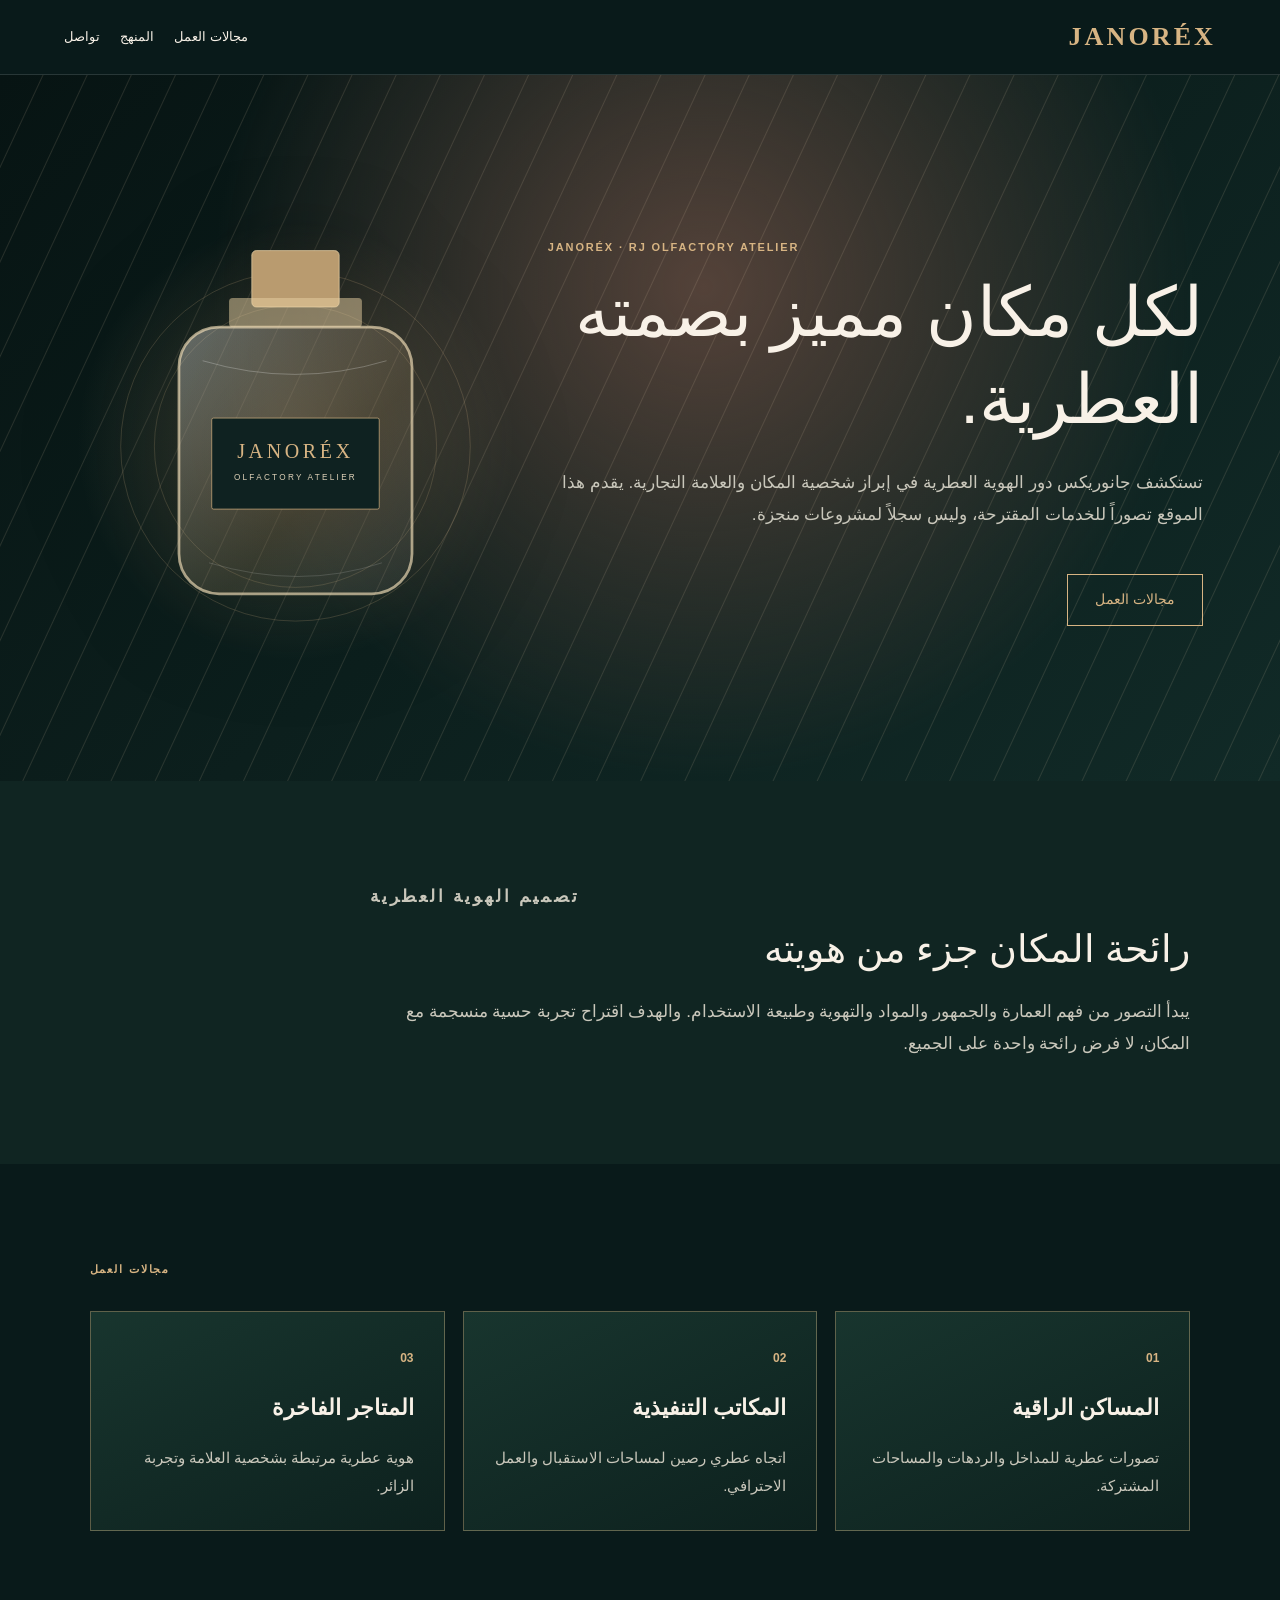
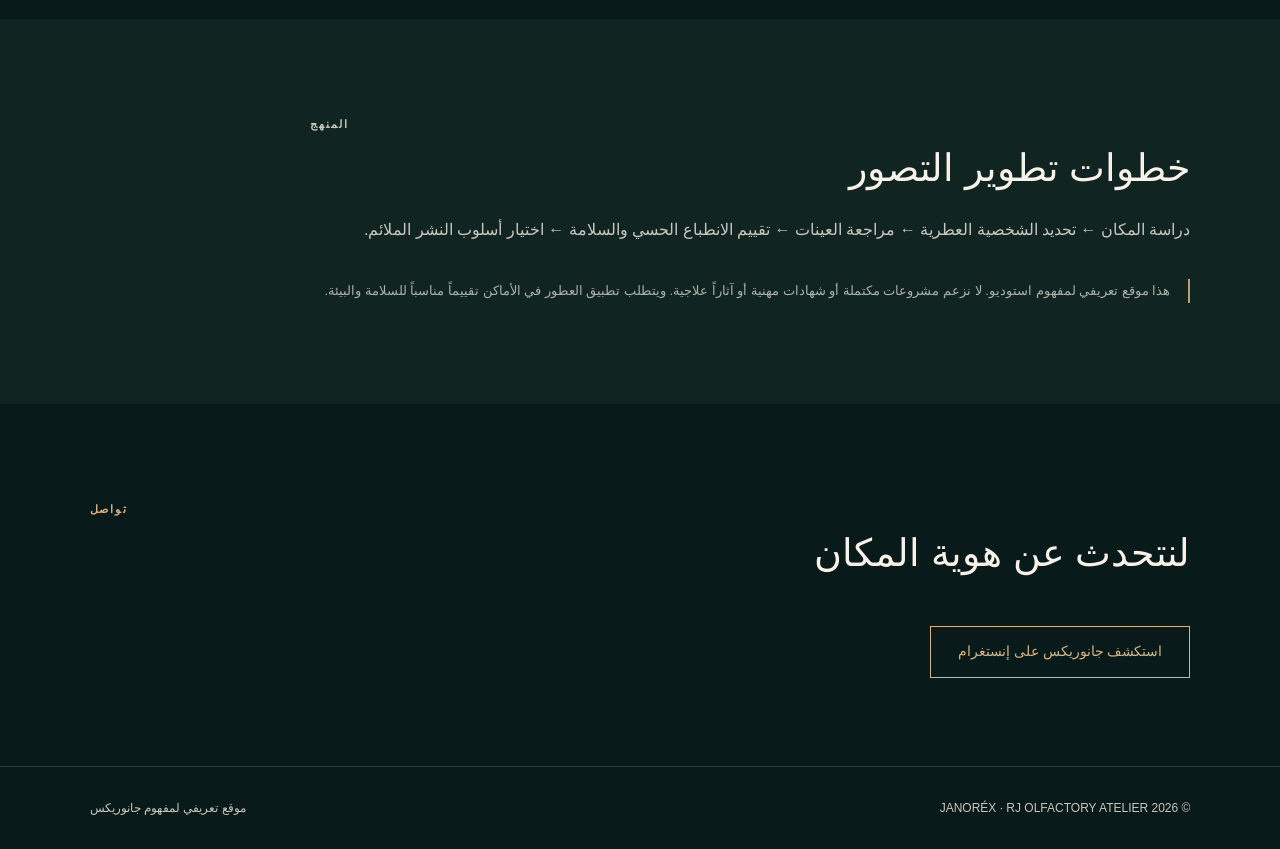
==== sites/ar/index.html @ 7a959115 "Add standalone ar JANOREX Pages-ready landing site" ====
<!doctype html>
<html lang="ar" dir="rtl">
<head>
<meta charset="utf-8"><meta name="viewport" content="width=device-width, initial-scale=1">
<meta name="description" content="جانوريكس: مفهوم استوديو متخصص في تصميم الهوية العطرية للمساحات المعمارية المميزة والمكاتب التنفيذية والمتاجر الفاخرة.">
<meta name="robots" content="index,follow">
<meta name="theme-color" content="#0b1e1c">
<title>JANORÉX | هوية عطرية للأماكن الراقية</title>
<style>
:root{--gold:#d7b483;--accent:#544239;--bg:#091a1a;--text:#f8f1e7;--muted:#c9c7bb}
*{box-sizing:border-box}html{scroll-behavior:smooth}body{margin:0;background:var(--bg);color:var(--text);font-family:Tahoma,Arial,sans-serif;line-height:1.85}a{color:inherit;text-decoration:none}a:focus-visible{outline:3px solid var(--gold);outline-offset:4px}
header{display:flex;align-items:center;justify-content:space-between;gap:24px;flex-wrap:wrap;padding:22px max(5vw,20px);border-bottom:1px solid #ffffff20}
.brand{font:700 26px Georgia,serif;letter-spacing:.12em;color:var(--gold);direction:ltr}
.nav{display:flex;gap:20px;flex-wrap:wrap;font-size:13px}.nav a:hover{color:var(--gold)}
.hero{position:relative;min-height:74vh;display:grid;grid-template-columns:1.2fr .8fr;align-items:center;gap:34px;overflow:hidden;padding:80px max(6vw,24px);background:radial-gradient(circle at 55% 30%,var(--accent),transparent 57%),linear-gradient(140deg,#071413,#112a27)}
.hero:before{content:"";position:absolute;inset:0;opacity:.14;background:repeating-linear-gradient(115deg,transparent 0 38px,#e1c8a8 39px,transparent 40px)}
.hero-copy,.art{position:relative;z-index:1}.overline{font:700 11px Arial,sans-serif;letter-spacing:.17em;color:var(--gold);direction:ltr;text-align:start}
h1{font-size:clamp(38px,5.4vw,75px);line-height:1.26;font-weight:500;margin:16px 0 24px}h2{font-size:clamp(26px,3vw,43px);line-height:1.3;font-weight:500;margin:12px 0 22px}h3{font-size:22px;margin:16px 0}
.lead{font-size:clamp(16px,1.35vw,20px);max-width:700px;color:var(--muted)}.hero .lead{max-width:690px}
.button{display:inline-block;margin-top:26px;padding:12px 27px;color:var(--gold);border:1px solid var(--gold);font-size:14px;transition:.2s}.button:hover{background:var(--gold);color:#09201b}
.art{max-width:490px;width:100%;justify-self:center;filter:drop-shadow(0 12px 45px #0008)}
section.content{padding:88px max(7vw,24px)}.intro{background:#102522}.intro p{max-width:820px;color:var(--muted);font-size:17px}
.cards{display:grid;grid-template-columns:repeat(3,minmax(0,1fr));gap:18px;margin-top:35px}.service{border:1px solid #d3b58366;padding:30px;background:linear-gradient(155deg,#18352e,#0d211e)}.service p{color:var(--muted);font-size:15px;margin:0}.number{color:var(--gold);font:700 12px Arial}
.process{background:#102522}.process p{max-width:880px;color:var(--muted)}.caution{font-size:13px;opacity:.86;border-inline-start:2px solid var(--gold);padding-inline-start:18px;margin-top:35px}
footer{border-top:1px solid #ffffff24;padding:30px max(7vw,24px);display:flex;justify-content:space-between;flex-wrap:wrap;gap:20px;color:var(--muted);font-size:12px}
@media(max-width:760px){.hero{grid-template-columns:1fr;padding-block:60px;min-height:0}.art{max-width:290px;opacity:.86}.cards{grid-template-columns:1fr}section.content{padding-block:64px}header{align-items:flex-start}}
</style>
</head>
<body>
<header><a class="brand" href="./" aria-label="JANORÉX home">JANORÉX</a><nav class="nav" aria-label="Primary navigation"><a href="#disciplines">مجالات العمل</a><a href="#approach">المنهج</a><a href="#contact">تواصل</a></nav></header>
<main>
<section class="hero"><div class="hero-copy"><p class="overline">JANORÉX · RJ OLFACTORY ATELIER</p><h1>لكل مكان مميز بصمته العطرية.</h1><p class="lead">تستكشف جانوريكس دور الهوية العطرية في إبراز شخصية المكان والعلامة التجارية. يقدم هذا الموقع تصوراً للخدمات المقترحة، وليس سجلاً لمشروعات منجزة.</p><a class="button" href="#disciplines">مجالات العمل</a></div><svg class="art" role="img" aria-label="Abstract illustration of a fragrance vessel" viewBox="0 0 480 600" xmlns="http://www.w3.org/2000/svg"><defs><radialGradient id="halo"><stop stop-color="#d7b483" stop-opacity=".26"/><stop offset="1" stop-color="#d7b483" stop-opacity="0"/></radialGradient><linearGradient id="glass" x1="0" y1="0" x2="1" y2="1"><stop stop-color="#fff" stop-opacity=".33"/><stop offset=".6" stop-color="#d7b483" stop-opacity=".13"/><stop offset="1" stop-color="#fff" stop-opacity=".05"/></linearGradient></defs><circle cx="240" cy="315" r="240" fill="url(#halo)"/><circle cx="240" cy="320" r="192" fill="none" stroke="#d7b483" stroke-opacity=".22"/><circle cx="240" cy="320" r="155" fill="none" stroke="#d7b483" stroke-opacity=".2"/><rect x="192" y="105" width="96" height="62" rx="5" fill="#b99b6f" stroke="#f8e3b7" stroke-opacity=".65"/><rect x="167" y="157" width="146" height="32" rx="4" fill="#e9d2a4" opacity=".5"/><rect x="112" y="189" width="256" height="293" rx="44" fill="url(#glass)" stroke="#f5e0bb" stroke-opacity=".65" stroke-width="3"/><path d="M138 226q102 30 202 0" fill="none" stroke="#fff" stroke-opacity=".27"/><rect x="148" y="289" width="184" height="100" rx="2" fill="#0f2221" stroke="#d7b483" stroke-opacity=".75"/><text x="240" y="333" text-anchor="middle" fill="#d7b483" font-family="Georgia,serif" letter-spacing="4" font-size="22">JANORÉX</text><text x="240" y="357" text-anchor="middle" fill="#ded1b8" font-family="Arial,sans-serif" letter-spacing="2.5" font-size="9">OLFACTORY ATELIER</text><path d="M145 448q100 30 190 0" fill="none" stroke="#fff" stroke-opacity=".16"/></svg></section>
<section class="content intro" id="about"><p class="overline">تصميم الهوية العطرية</p><h2>رائحة المكان جزء من هويته</h2><p>يبدأ التصور من فهم العمارة والجمهور والمواد والتهوية وطبيعة الاستخدام. والهدف اقتراح تجربة حسية منسجمة مع المكان، لا فرض رائحة واحدة على الجميع.</p></section>
<section class="content" id="disciplines"><p class="overline">مجالات العمل</p><div class="cards"><article class="service"><span class="number">01</span><h3>المساكن الراقية</h3><p>تصورات عطرية للمداخل والردهات والمساحات المشتركة.</p></article><article class="service"><span class="number">02</span><h3>المكاتب التنفيذية</h3><p>اتجاه عطري رصين لمساحات الاستقبال والعمل الاحترافي.</p></article><article class="service"><span class="number">03</span><h3>المتاجر الفاخرة</h3><p>هوية عطرية مرتبطة بشخصية العلامة وتجربة الزائر.</p></article></div></section>
<section class="content process" id="approach"><p class="overline">المنهج</p><h2>خطوات تطوير التصور</h2><p>دراسة المكان ← تحديد الشخصية العطرية ← مراجعة العينات ← تقييم الانطباع الحسي والسلامة ← اختيار أسلوب النشر الملائم.</p><p class="caution">هذا موقع تعريفي لمفهوم استوديو. لا نزعم مشروعات مكتملة أو شهادات مهنية أو آثاراً علاجية. ويتطلب تطبيق العطور في الأماكن تقييماً مناسباً للسلامة والبيئة.</p></section>
<section class="content" id="contact"><p class="overline">تواصل</p><h2>لنتحدث عن هوية المكان</h2><a class="button" target="_blank" rel="noopener noreferrer" href="https://www.instagram.com/janorex_perfume/">استكشف جانوريكس على إنستغرام</a></section>
</main><footer><span>© 2026 JANORÉX · RJ OLFACTORY ATELIER</span><span>موقع تعريفي لمفهوم جانوريكس</span></footer>
</body></html>
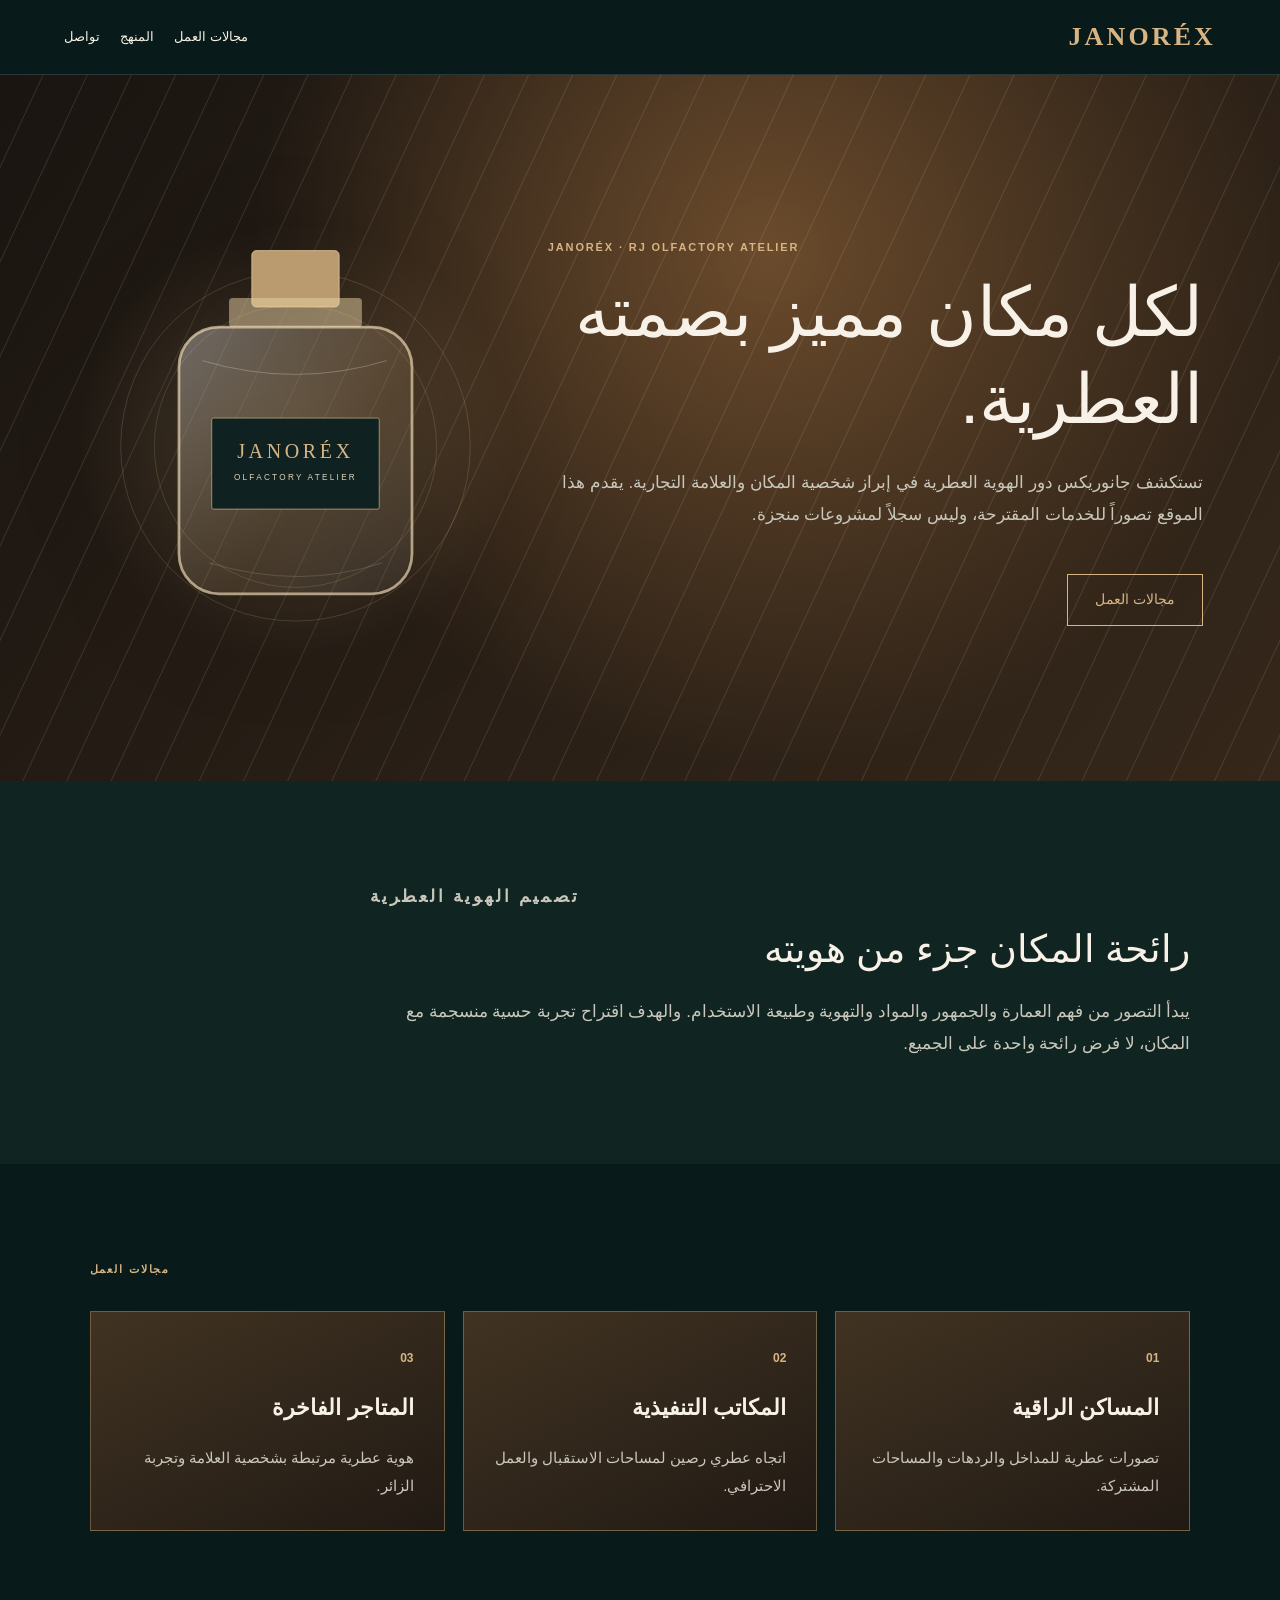
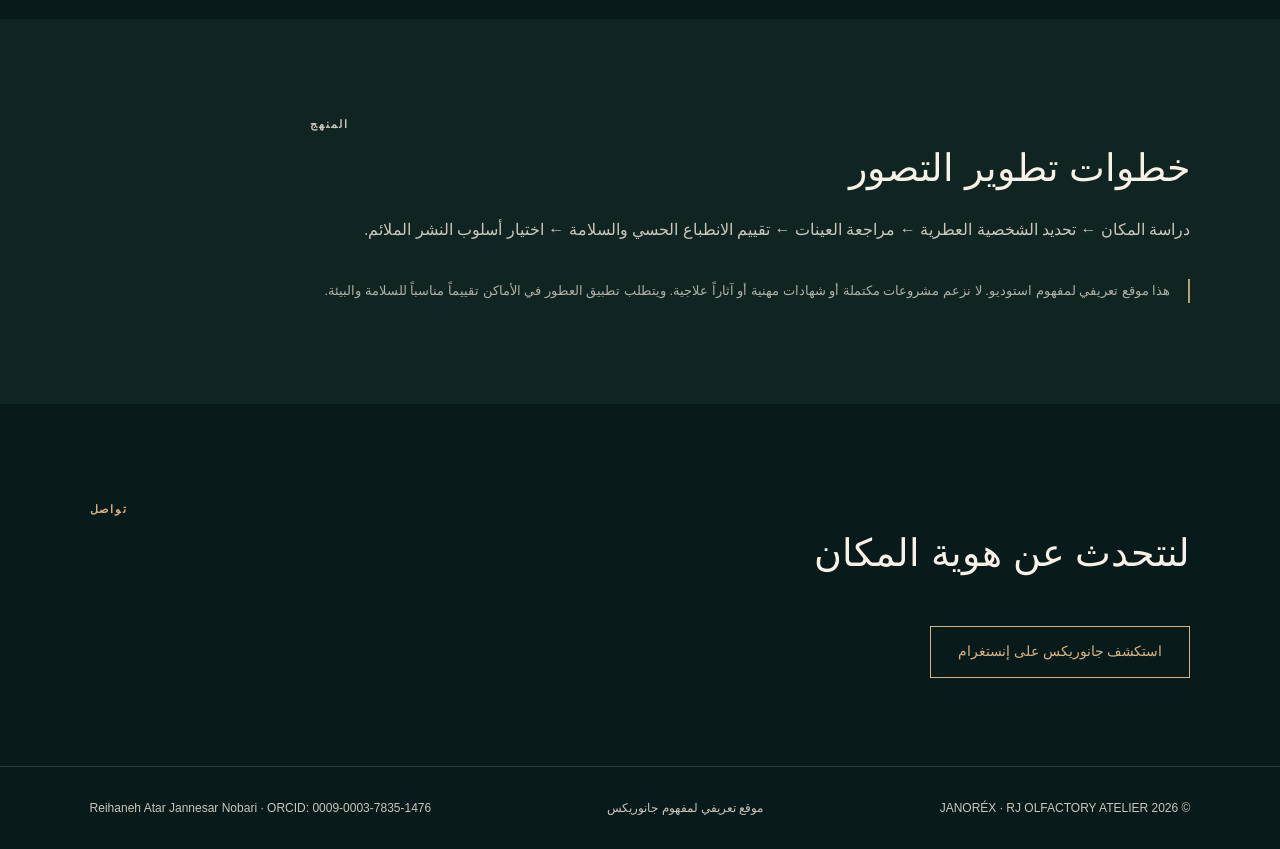
==== commit 99ac2d28: "Add Reihaneh ORCID and verification" ====
--- a/sites/ar/index.html
+++ b/sites/ar/index.html
@@ -24,8 +24,8 @@
 .process{background:#102522}.process p{max-width:880px;color:var(--muted)}.caution{font-size:13px;opacity:.86;border-inline-start:2px solid var(--gold);padding-inline-start:18px;margin-top:35px}
 footer{border-top:1px solid #ffffff24;padding:30px max(7vw,24px);display:flex;justify-content:space-between;flex-wrap:wrap;gap:20px;color:var(--muted);font-size:12px}
 @media(max-width:760px){.hero{grid-template-columns:1fr;padding-block:60px;min-height:0}.art{max-width:290px;opacity:.86}.cards{grid-template-columns:1fr}section.content{padding-block:64px}header{align-items:flex-start}}
-</style>
-</head>
+ .hero{background:radial-gradient(circle at 60% 25%,#6b4b2c,transparent 55%),linear-gradient(130deg,#1a1511,#35271a)}.service{background:linear-gradient(155deg,#413322,#211a14)}</style>
+<meta name="google-site-verification" content="vM_7W2J-sU3Rq5W0wk0j6W85SU7spvGq8XoZDJ5NMYY"><meta name="author" content="Reihaneh Atar Jannesar Nobari"><script type="application/ld+json">{"@context":"https://schema.org","@type":"Person","name":"Reihaneh Atar Jannesar Nobari","alternateName":["ریحانه عطار جاننثار نوبری","ریحانه جان‌نثار","Reihaneh Jannesar"],"sameAs":"https://orcid.org/0009-0003-7835-1476"}</script></head>
 <body>
 <header><a class="brand" href="./" aria-label="JANORÉX home">JANORÉX</a><nav class="nav" aria-label="Primary navigation"><a href="#disciplines">مجالات العمل</a><a href="#approach">المنهج</a><a href="#contact">تواصل</a></nav></header>
 <main>
@@ -34,5 +34,5 @@
 <section class="content" id="disciplines"><p class="overline">مجالات العمل</p><div class="cards"><article class="service"><span class="number">01</span><h3>المساكن الراقية</h3><p>تصورات عطرية للمداخل والردهات والمساحات المشتركة.</p></article><article class="service"><span class="number">02</span><h3>المكاتب التنفيذية</h3><p>اتجاه عطري رصين لمساحات الاستقبال والعمل الاحترافي.</p></article><article class="service"><span class="number">03</span><h3>المتاجر الفاخرة</h3><p>هوية عطرية مرتبطة بشخصية العلامة وتجربة الزائر.</p></article></div></section>
 <section class="content process" id="approach"><p class="overline">المنهج</p><h2>خطوات تطوير التصور</h2><p>دراسة المكان ← تحديد الشخصية العطرية ← مراجعة العينات ← تقييم الانطباع الحسي والسلامة ← اختيار أسلوب النشر الملائم.</p><p class="caution">هذا موقع تعريفي لمفهوم استوديو. لا نزعم مشروعات مكتملة أو شهادات مهنية أو آثاراً علاجية. ويتطلب تطبيق العطور في الأماكن تقييماً مناسباً للسلامة والبيئة.</p></section>
 <section class="content" id="contact"><p class="overline">تواصل</p><h2>لنتحدث عن هوية المكان</h2><a class="button" target="_blank" rel="noopener noreferrer" href="https://www.instagram.com/janorex_perfume/">استكشف جانوريكس على إنستغرام</a></section>
-</main><footer><span>© 2026 JANORÉX · RJ OLFACTORY ATELIER</span><span>موقع تعريفي لمفهوم جانوريكس</span></footer>
+</main><footer><span>© 2026 JANORÉX · RJ OLFACTORY ATELIER</span><span>موقع تعريفي لمفهوم جانوريكس</span><span dir="ltr">Reihaneh Atar Jannesar Nobari · <a href="https://orcid.org/0009-0003-7835-1476" rel="me noopener noreferrer">ORCID: 0009-0003-7835-1476</a></span></footer>
 </body></html>
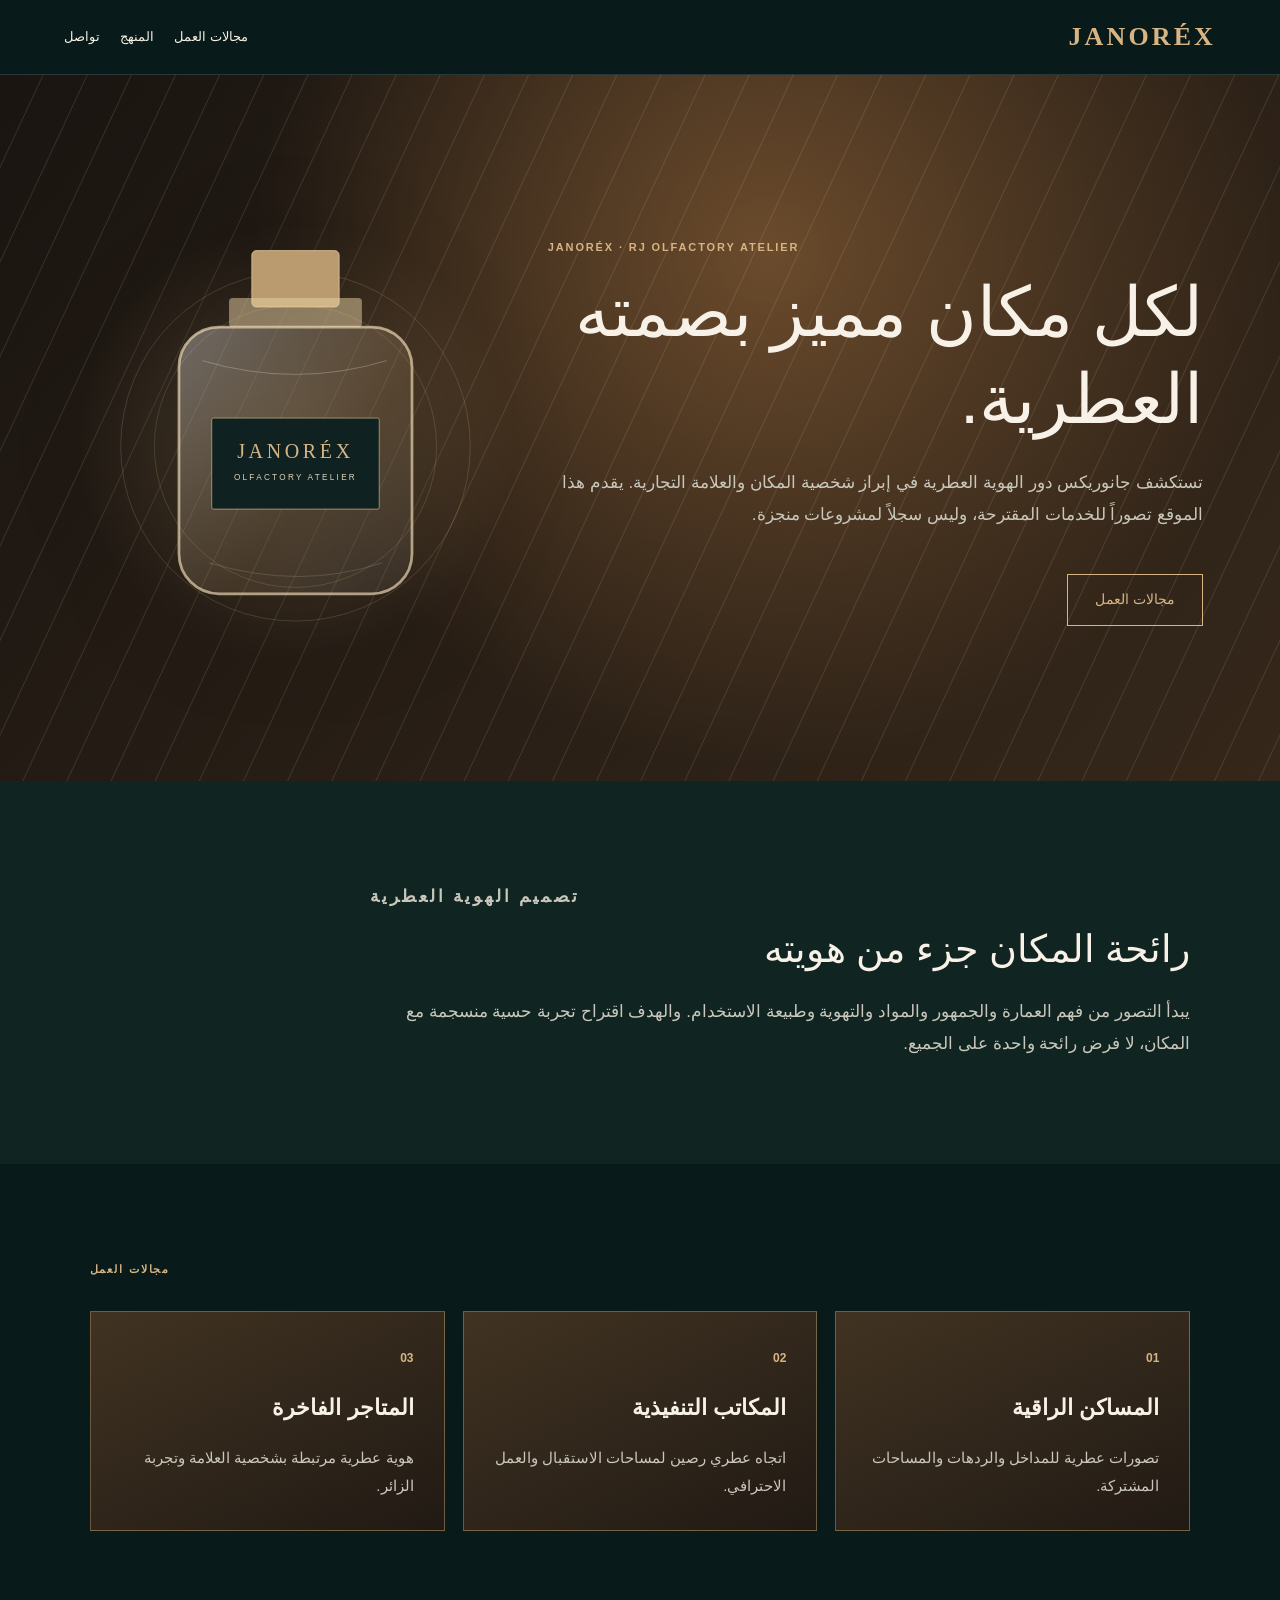
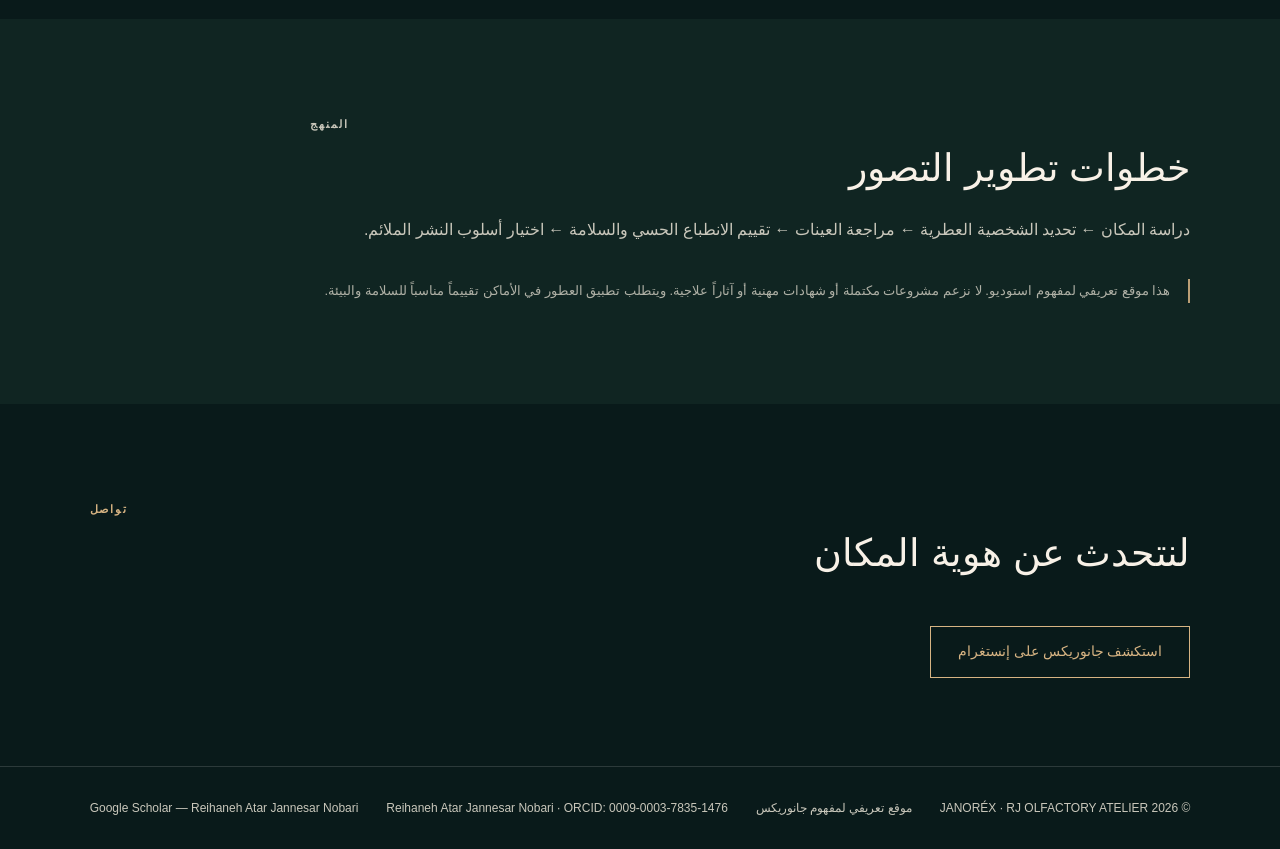
==== commit 707c825a: "Add Reihaneh Google Scholar profile" ====
--- a/sites/ar/index.html
+++ b/sites/ar/index.html
@@ -25,7 +25,7 @@
 footer{border-top:1px solid #ffffff24;padding:30px max(7vw,24px);display:flex;justify-content:space-between;flex-wrap:wrap;gap:20px;color:var(--muted);font-size:12px}
 @media(max-width:760px){.hero{grid-template-columns:1fr;padding-block:60px;min-height:0}.art{max-width:290px;opacity:.86}.cards{grid-template-columns:1fr}section.content{padding-block:64px}header{align-items:flex-start}}
  .hero{background:radial-gradient(circle at 60% 25%,#6b4b2c,transparent 55%),linear-gradient(130deg,#1a1511,#35271a)}.service{background:linear-gradient(155deg,#413322,#211a14)}</style>
-<meta name="google-site-verification" content="vM_7W2J-sU3Rq5W0wk0j6W85SU7spvGq8XoZDJ5NMYY"><meta name="author" content="Reihaneh Atar Jannesar Nobari"><script type="application/ld+json">{"@context":"https://schema.org","@type":"Person","name":"Reihaneh Atar Jannesar Nobari","alternateName":["ریحانه عطار جاننثار نوبری","ریحانه جان‌نثار","Reihaneh Jannesar"],"sameAs":"https://orcid.org/0009-0003-7835-1476"}</script></head>
+<meta name="google-site-verification" content="vM_7W2J-sU3Rq5W0wk0j6W85SU7spvGq8XoZDJ5NMYY"><meta name="author" content="Reihaneh Atar Jannesar Nobari"><script type="application/ld+json">{"@context":"https://schema.org","@type":"Person","name":"Reihaneh Atar Jannesar Nobari","alternateName":["ریحانه عطار جاننثار نوبری","ریحانه جان‌نثار","Reihaneh Jannesar"],"sameAs":["https://orcid.org/0009-0003-7835-1476","https://scholar.google.com/citations?user=XR0D-F0AAAAJ"]}</script></head>
 <body>
 <header><a class="brand" href="./" aria-label="JANORÉX home">JANORÉX</a><nav class="nav" aria-label="Primary navigation"><a href="#disciplines">مجالات العمل</a><a href="#approach">المنهج</a><a href="#contact">تواصل</a></nav></header>
 <main>
@@ -34,5 +34,5 @@
 <section class="content" id="disciplines"><p class="overline">مجالات العمل</p><div class="cards"><article class="service"><span class="number">01</span><h3>المساكن الراقية</h3><p>تصورات عطرية للمداخل والردهات والمساحات المشتركة.</p></article><article class="service"><span class="number">02</span><h3>المكاتب التنفيذية</h3><p>اتجاه عطري رصين لمساحات الاستقبال والعمل الاحترافي.</p></article><article class="service"><span class="number">03</span><h3>المتاجر الفاخرة</h3><p>هوية عطرية مرتبطة بشخصية العلامة وتجربة الزائر.</p></article></div></section>
 <section class="content process" id="approach"><p class="overline">المنهج</p><h2>خطوات تطوير التصور</h2><p>دراسة المكان ← تحديد الشخصية العطرية ← مراجعة العينات ← تقييم الانطباع الحسي والسلامة ← اختيار أسلوب النشر الملائم.</p><p class="caution">هذا موقع تعريفي لمفهوم استوديو. لا نزعم مشروعات مكتملة أو شهادات مهنية أو آثاراً علاجية. ويتطلب تطبيق العطور في الأماكن تقييماً مناسباً للسلامة والبيئة.</p></section>
 <section class="content" id="contact"><p class="overline">تواصل</p><h2>لنتحدث عن هوية المكان</h2><a class="button" target="_blank" rel="noopener noreferrer" href="https://www.instagram.com/janorex_perfume/">استكشف جانوريكس على إنستغرام</a></section>
-</main><footer><span>© 2026 JANORÉX · RJ OLFACTORY ATELIER</span><span>موقع تعريفي لمفهوم جانوريكس</span><span dir="ltr">Reihaneh Atar Jannesar Nobari · <a href="https://orcid.org/0009-0003-7835-1476" rel="me noopener noreferrer">ORCID: 0009-0003-7835-1476</a></span></footer>
+</main><footer><span>© 2026 JANORÉX · RJ OLFACTORY ATELIER</span><span>موقع تعريفي لمفهوم جانوريكس</span><span dir="ltr">Reihaneh Atar Jannesar Nobari · <a href="https://orcid.org/0009-0003-7835-1476" rel="me noopener noreferrer">ORCID: 0009-0003-7835-1476</a></span><span><a href="https://scholar.google.com/citations?user=XR0D-F0AAAAJ" rel="me noopener noreferrer">Google Scholar — Reihaneh Atar Jannesar Nobari</a></span></footer>
 </body></html>
